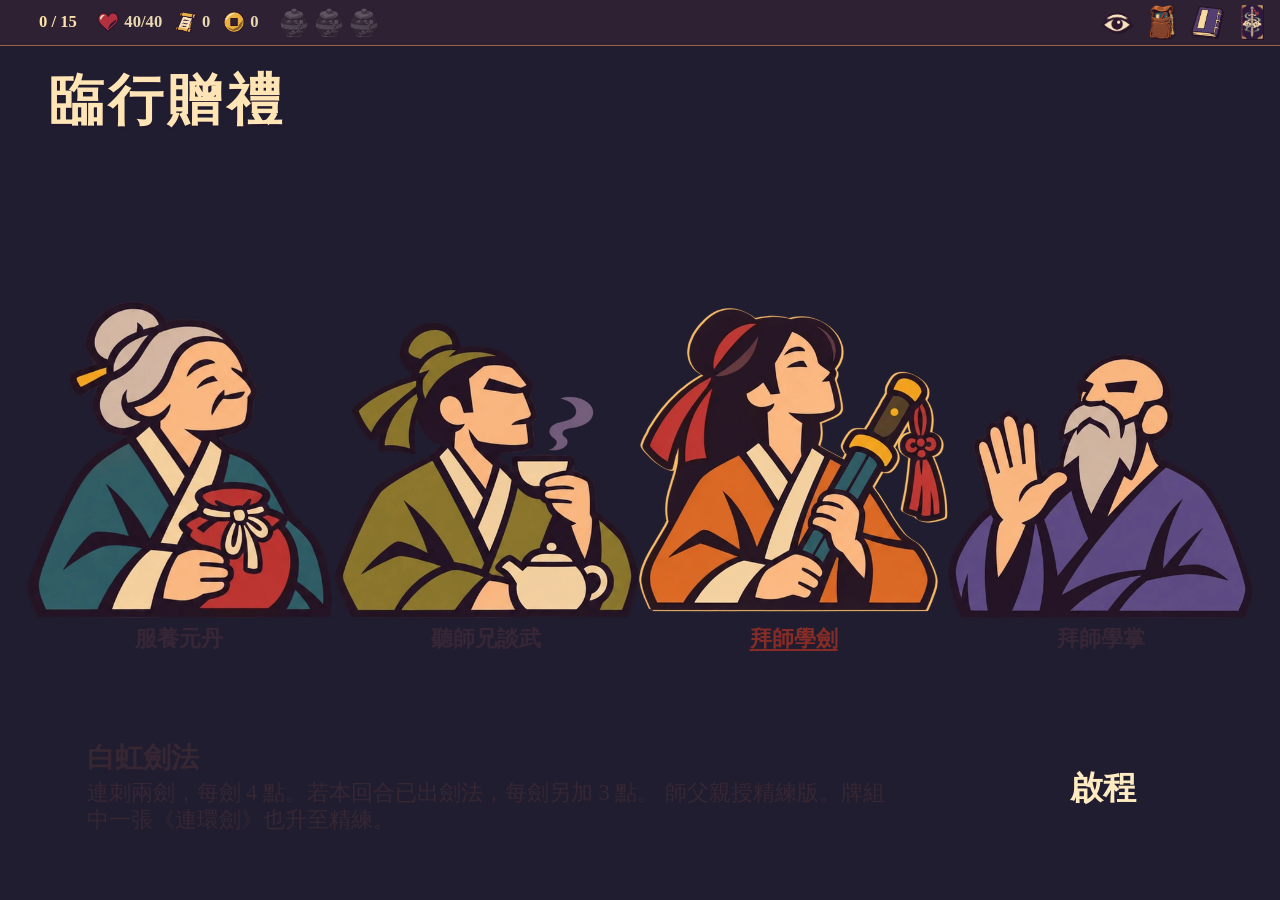
==== index.html @ 358eec96 "Recognize retained cards selected by the player" ====
<!doctype html><html lang="zh-Hant"><head><base href="./wuxia-climb/ferry/experiments/wudang-tree/"><meta charset="utf-8"><meta name="viewport" content="width=device-width, initial-scale=1, viewport-fit=cover"><title>江湖行卷 · 十五站</title><link rel="stylesheet" href="study.css?v=1124f"><link rel="stylesheet" href="journey.css?gates=1"><link rel="stylesheet" href="arena.css?v=2"><link rel="stylesheet" href="merchant.css"><link rel="stylesheet" href="journey-plates.css"><link rel="stylesheet" href="manuscript-rooms.css?v=1124f"><link rel="stylesheet" href="portrait.css?forms7"><link rel="stylesheet" href="route.css?map2"></head><body class="journey">
<header class="journey-rail" aria-label="行程與行裝"><button class="trail-position" data-action="map" aria-label="江湖路線"><i aria-hidden="true" class="trail-marker"></i><b id="progress"></b></button><button id="balance" data-action="tally" aria-label="查看氣血、歷練與盤纏"></button><div id="travel-strip"><div id="potion-belt" aria-label="藥囊、裝備與信物"></div><small id="sync" role="status"></small></div><nav id="trail-tools" aria-label="隨身查閱"></nav></header>
<main id="room"></main><dialog id="folio"><div id="pages"></div><form method="dialog"><button>合上</button></form></dialog><dialog id="book-choice" aria-labelledby="pick-title"><div id="book-body"></div></dialog>
<script type="module" src="journey-screen.js?forms7"></script></body></html>
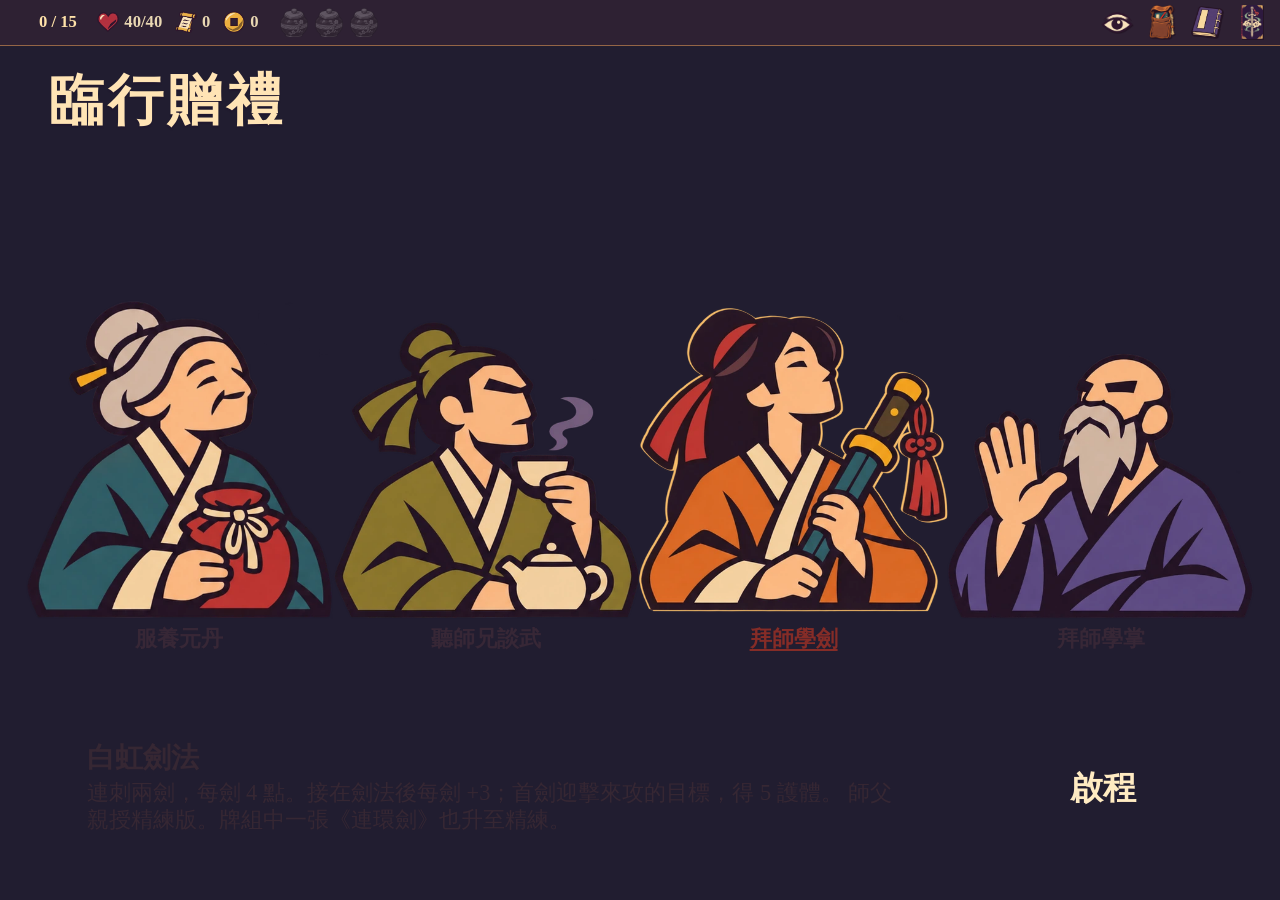
==== commit 3cca7df2: "Play the ferry fork and trace its consequences through the paper mill" ====
--- a/index.html
+++ b/index.html
@@ -1,4 +1,4 @@
-<!doctype html><html lang="zh-Hant"><head><base href="./wuxia-climb/ferry/experiments/wudang-tree/"><meta charset="utf-8"><meta name="viewport" content="width=device-width, initial-scale=1, viewport-fit=cover"><title>江湖行卷 · 十五站</title><link rel="stylesheet" href="study.css?v=1124f"><link rel="stylesheet" href="journey.css?gates=1"><link rel="stylesheet" href="arena.css?v=2"><link rel="stylesheet" href="merchant.css"><link rel="stylesheet" href="journey-plates.css"><link rel="stylesheet" href="manuscript-rooms.css?v=1124f"><link rel="stylesheet" href="portrait.css?forms7"><link rel="stylesheet" href="route.css?map2"></head><body class="journey">
+<!doctype html><html lang="zh-Hant"><head><base href="./wuxia-climb/ferry/experiments/wudang-tree/"><meta charset="utf-8"><meta name="viewport" content="width=device-width, initial-scale=1, viewport-fit=cover"><title>江湖行卷 · 十五站</title><link rel="stylesheet" href="study.css?folio26"><link rel="stylesheet" href="journey.css?gates=1"><link rel="stylesheet" href="arena.css?v=2"><link rel="stylesheet" href="merchant.css"><link rel="stylesheet" href="journey-plates.css?folio26"><link rel="stylesheet" href="manuscript-rooms.css?readingtable4"><link rel="stylesheet" href="portrait.css?forms7"><link rel="stylesheet" href="route.css?paper1"><link rel="stylesheet" href="journey-bindery.css?v=1"></head><body class="journey">
 <header class="journey-rail" aria-label="行程與行裝"><button class="trail-position" data-action="map" aria-label="江湖路線"><i aria-hidden="true" class="trail-marker"></i><b id="progress"></b></button><button id="balance" data-action="tally" aria-label="查看氣血、歷練與盤纏"></button><div id="travel-strip"><div id="potion-belt" aria-label="藥囊、裝備與信物"></div><small id="sync" role="status"></small></div><nav id="trail-tools" aria-label="隨身查閱"></nav></header>
 <main id="room"></main><dialog id="folio"><div id="pages"></div><form method="dialog"><button>合上</button></form></dialog><dialog id="book-choice" aria-labelledby="pick-title"><div id="book-body"></div></dialog>
-<script type="module" src="journey-screen.js?forms7"></script></body></html>
+<script type="module" src="journey-screen.js?paper1"></script></body></html>
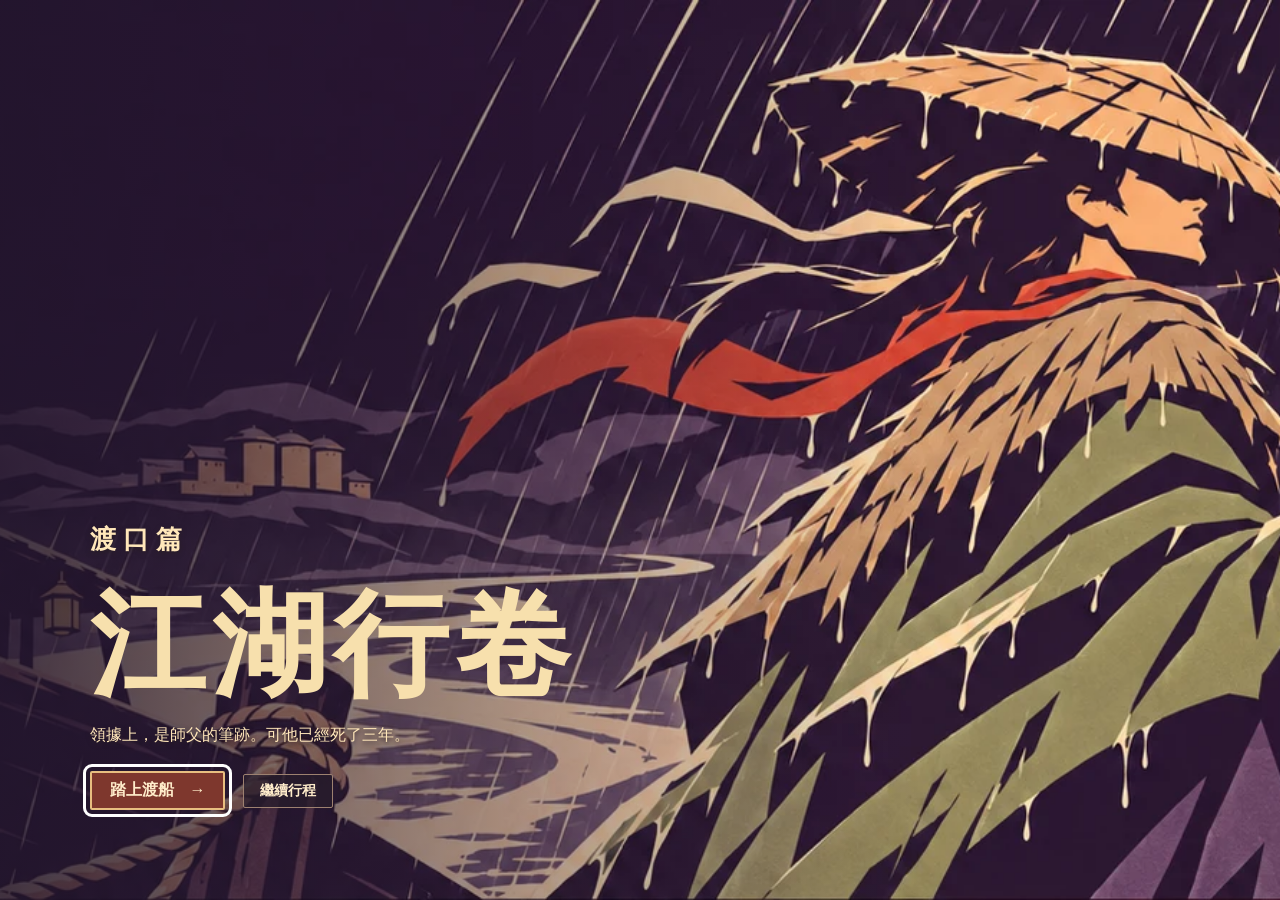
==== commit 8bce0354: "Publish painted ferry and scored 45-stop campaign for mobile" ====
--- a/index.html
+++ b/index.html
@@ -1,4 +1,15 @@
-<!doctype html><html lang="zh-Hant"><head><base href="./wuxia-climb/ferry/experiments/wudang-tree/"><meta charset="utf-8"><meta name="viewport" content="width=device-width, initial-scale=1, viewport-fit=cover"><title>江湖行卷 · 十五站</title><link rel="stylesheet" href="study.css?folio26"><link rel="stylesheet" href="journey.css?gates=1"><link rel="stylesheet" href="arena.css?v=2"><link rel="stylesheet" href="merchant.css"><link rel="stylesheet" href="journey-plates.css?folio26"><link rel="stylesheet" href="manuscript-rooms.css?readingtable4"><link rel="stylesheet" href="portrait.css?forms7"><link rel="stylesheet" href="route.css?paper1"><link rel="stylesheet" href="journey-bindery.css?v=1"></head><body class="journey">
-<header class="journey-rail" aria-label="行程與行裝"><button class="trail-position" data-action="map" aria-label="江湖路線"><i aria-hidden="true" class="trail-marker"></i><b id="progress"></b></button><button id="balance" data-action="tally" aria-label="查看氣血、歷練與盤纏"></button><div id="travel-strip"><div id="potion-belt" aria-label="藥囊、裝備與信物"></div><small id="sync" role="status"></small></div><nav id="trail-tools" aria-label="隨身查閱"></nav></header>
-<main id="room"></main><dialog id="folio"><div id="pages"></div><form method="dialog"><button>合上</button></form></dialog><dialog id="book-choice" aria-labelledby="pick-title"><div id="book-body"></div></dialog>
-<script type="module" src="journey-screen.js?paper1"></script></body></html>
+<!doctype html><html lang="zh-Hant"><meta charset="utf-8"><meta name="viewport" content="width=device-width,initial-scale=1,viewport-fit=cover"><title>江湖行卷</title><script>
+const query=new URLSearchParams(location.search);
+try {
+ const old=localStorage.getItem('wudang-journey-15-v1');
+ if(old&&!localStorage.getItem('huilan-volume-one-v1')&&JSON.parse(old)?.route){
+  const names={"武當鐵布衫": "護纜鐵衣", "武當純陽拳": "曬網拳", "武當太和功": "聽潮吐納功", "武當混元功": "繫舟混元功", "武當鐵拂塵": "沉錨拂", "武當逍遙劍": "踏舟劍", "武當武學譜": "回瀾門武學譜", "武當丹劍": "分水劍", "武當長拳": "撐篙長拳", "武當綿掌": "回浪綿掌", "武當派": "回瀾門", "丹劍": "分水劍", "武當": "回瀾", "武当": "回瀾"};
+  const saved=old.replace(new RegExp(Object.keys(names).join('|'),'g'),name=>names[name]);
+  localStorage.setItem('huilan-volume-one-v1',saved);
+ }
+} catch {}
+const target=new URL(query.has('preview')||query.has('trial')?"wuxia-climb/ferry/experiments/huilan/journey.html":"wuxia-climb/ferry/experiments/forward-road/index.html",location.href);
+target.search=location.search;target.hash=location.hash;
+if(target.pathname.endsWith('/index.html')){target.searchParams.set('look','ink');target.searchParams.set('campaign','launch')}
+location.replace(target);
+</script></html>
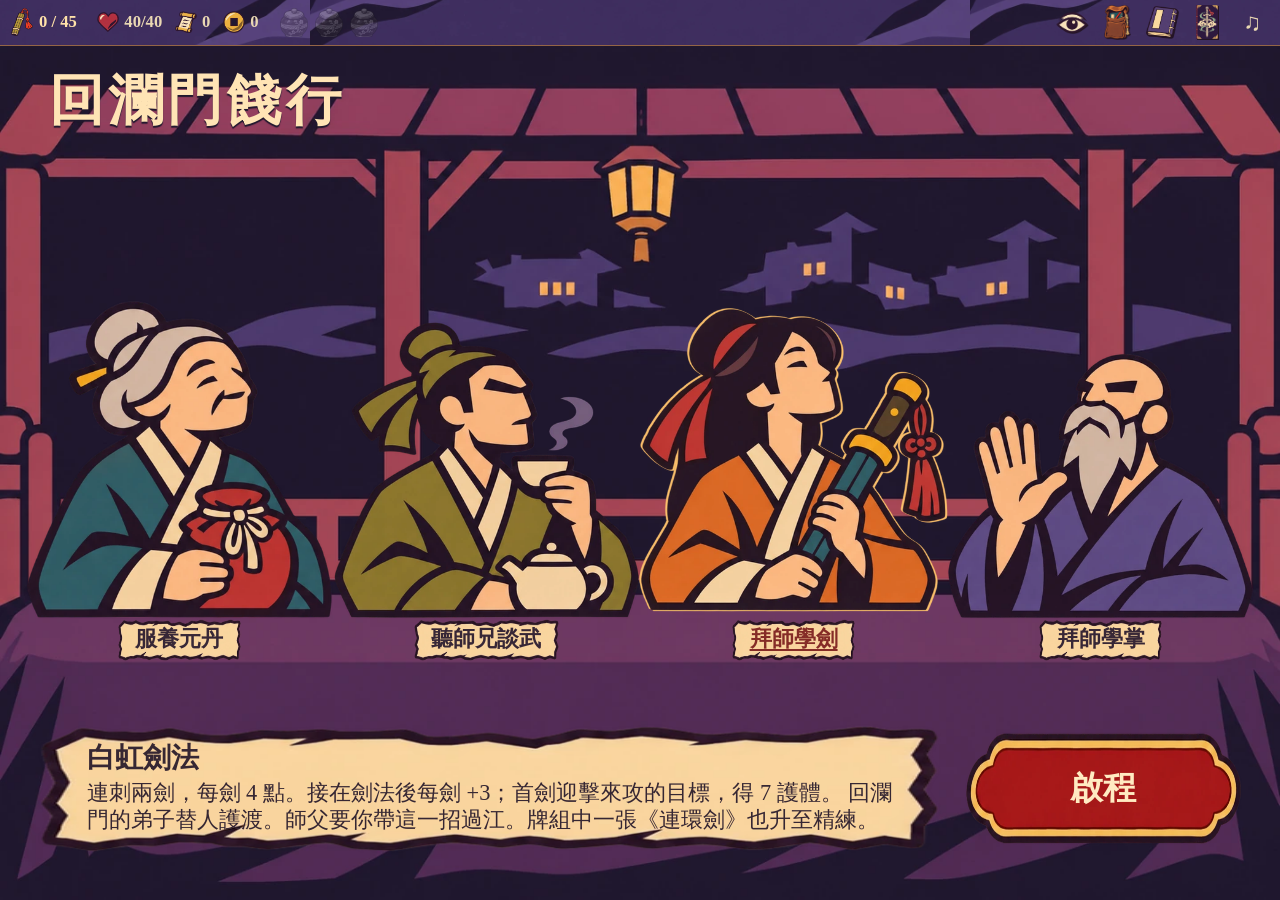
==== commit a69b46fc: "Use the painted forks as the 45-stop campaign map" ====
--- a/index.html
+++ b/index.html
@@ -1,5 +1,4 @@
 <!doctype html><html lang="zh-Hant"><meta charset="utf-8"><meta name="viewport" content="width=device-width,initial-scale=1,viewport-fit=cover"><title>江湖行卷</title><script>
-const query=new URLSearchParams(location.search);
 try {
  const old=localStorage.getItem('wudang-journey-15-v1');
  if(old&&!localStorage.getItem('huilan-volume-one-v1')&&JSON.parse(old)?.route){
@@ -8,8 +7,7 @@
   localStorage.setItem('huilan-volume-one-v1',saved);
  }
 } catch {}
-const target=new URL(query.has('preview')||query.has('trial')?"wuxia-climb/ferry/experiments/huilan/journey.html":"wuxia-climb/ferry/experiments/forward-road/index.html",location.href);
+const target=new URL("wuxia-climb/ferry/experiments/huilan/journey.html",location.href);
 target.search=location.search;target.hash=location.hash;
-if(target.pathname.endsWith('/index.html')){target.searchParams.set('look','ink');target.searchParams.set('campaign','launch')}
 location.replace(target);
 </script></html>
